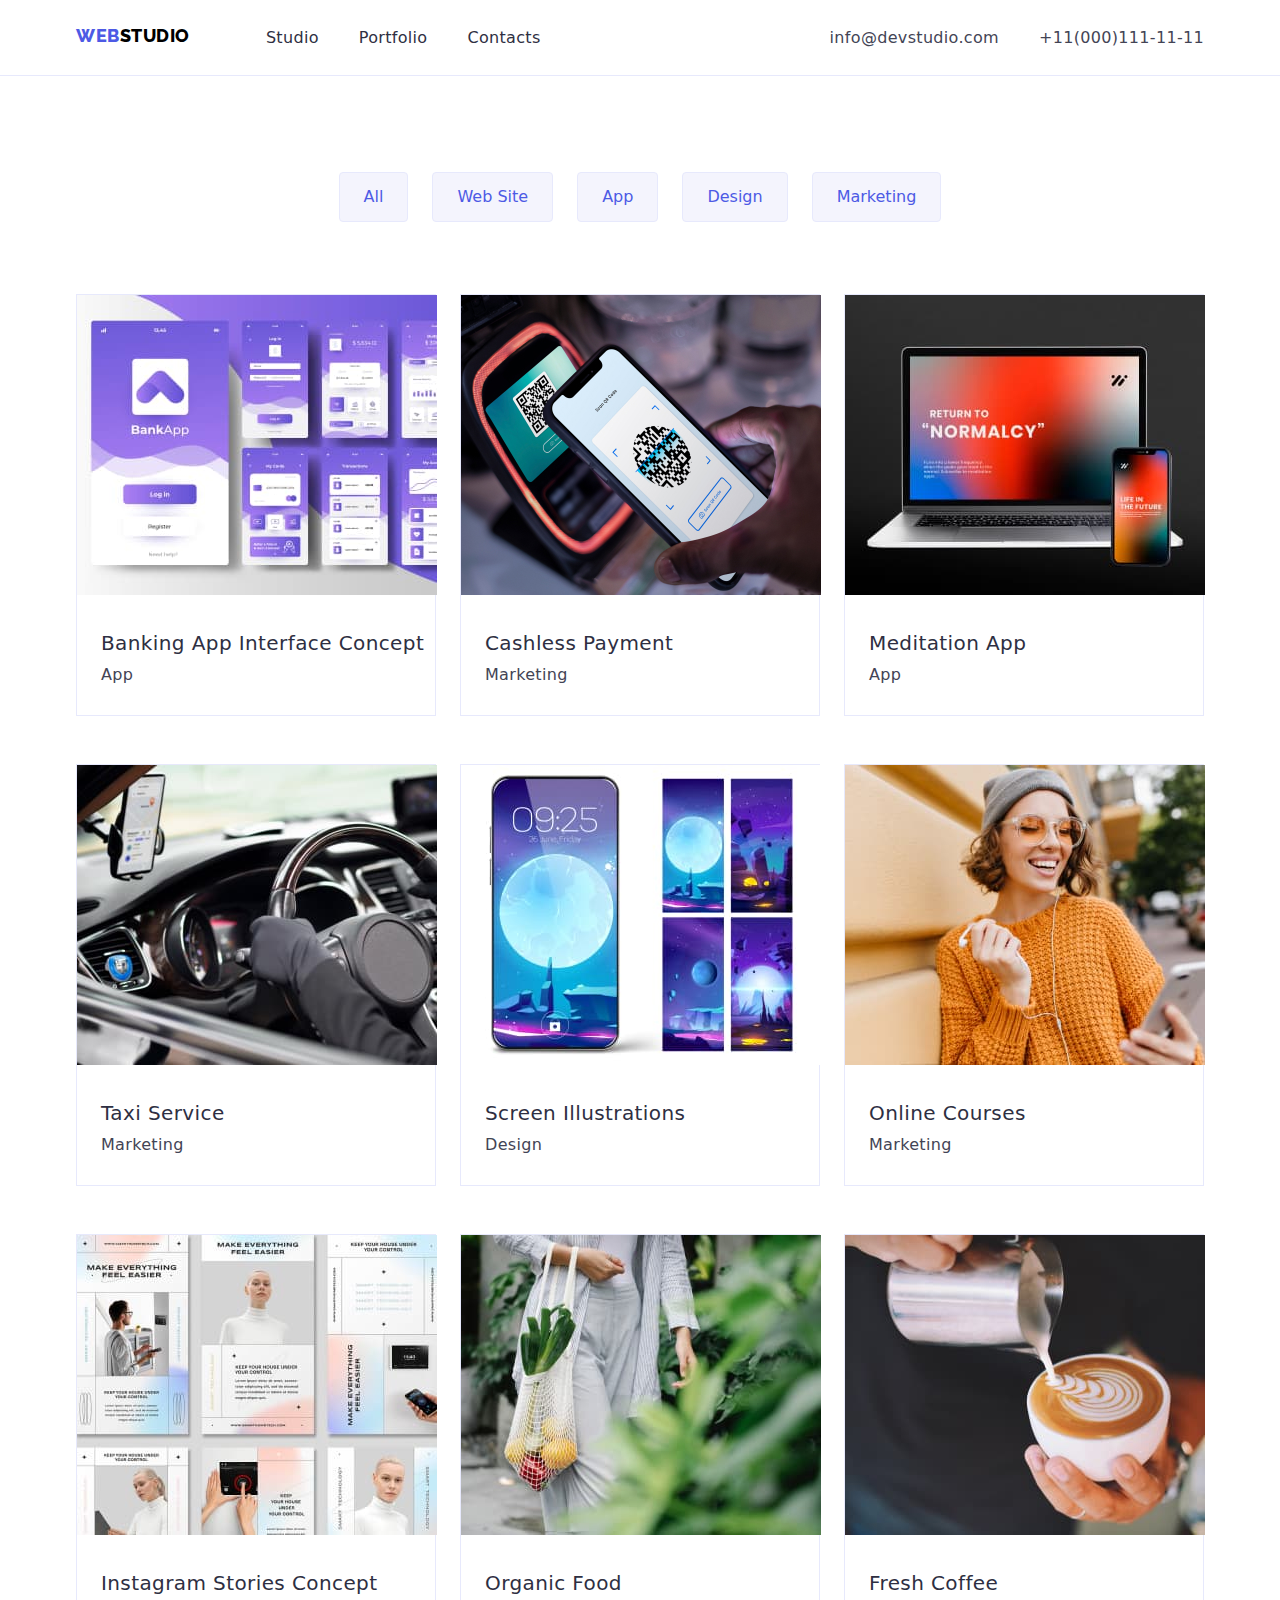
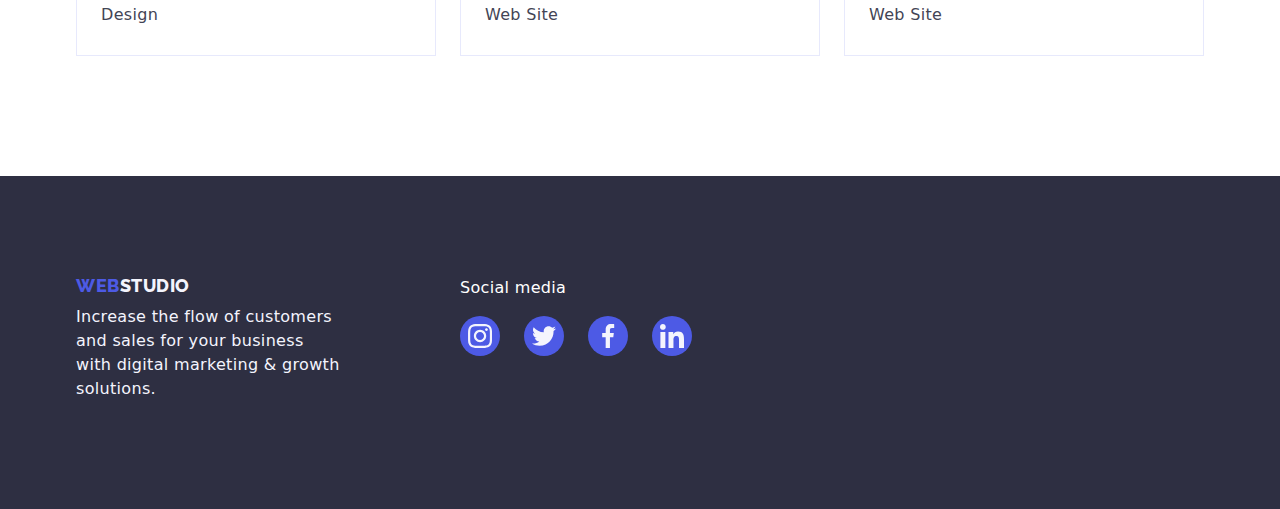
==== portfolio.html @ bf7042fb "Start goit-markup-hw-05" ====
<!DOCTYPE html>
<html lang="en">

<head>
    <meta charset="UTF-8">
    <meta http-equiv="X-UA-Compatible" content="IE=edge">
    <meta name="viewport" content="width=device-width, initial-scale=1.0">
    <title>Portfolio</title>
    <link rel="stylesheet" href="./css/style.css">
    <link rel="stylesheet"
          href="https://cdnjs.cloudflare.com/ajax/libs/modern-normalize/2.0.0/modern-normalize.min.css">
</head>

<body>
    <header>
        <div class="container flex space-between margin-right-auto">
            <nav class="display-flex margin-right-auto">
                <a class="homepage-link" href="#"><span>Web</span>Studio</a>

                <ul class="flex gap-regular">
                    <li><a class="nav-link text-shadow" href="./index.html">Studio</a></li>
                    <li><a class="nav-link text-shadow" href="./portfolio.html">Portfolio</a></li>
                    <li><a class="nav-link text-shadow" href="/#">Contacts</a></li>
                </ul>
            </nav>
            <ul class="flex gap-regular">
                <li><a class="contact-link" href="mailto:info@devstudio.com">info@devstudio.com</a></li>
                <li><a class="contact-link" href="tel:+11(000)111-11-11">+11(000)111-11-11</a></li>
            </ul>
        </div>

    </header>
    <main>
        <section>
            <div class="container">
                <ul class="filter-bar flex column-gap-small justify-content-center p-t-96 p-b-72">
                    <li><button type="button">All</button></li>
                    <li><button type="button">Web Site</button></li>
                    <li><button type="button">App</button></li>
                    <li><button type="button">Design</button></li>
                    <li><button type="button">Marketing</button></li>
                </ul>

                <ul
                    class="portfolio-list flex justify-content-center wrap top-line-img column-gap-small row-gap-medium p-b-120">
                    <li>
                        <figure>
                            <img src="images/img1.jpg" width="360" height="300" alt="img1">
                            <figcaption class="text-align-left px-16">
                                <h3>Banking App Interface Concept</h3>
                                <p class="body-medium">App</p>
                            </figcaption>
                        </figure>
                    </li>

                    <li>
                        <figure>
                            <img src="images/img2.jpg" width="360" height="300" alt="img2">
                            <figcaption class="text-align-left px-16">
                                <h3>Cashless Payment</h3>
                                <p class="body-medium">Marketing</p>
                            </figcaption>
                        </figure>
                    </li>
                    <li>
                        <figure>
                            <img src="images/img3.jpg" width="360" height="300" alt="img3">
                            <figcaption class="text-align-left px-16">
                                <h3>Meditation App</h3>
                                <p class="body-medium">App</p>
                            </figcaption>
                        </figure>
                    </li>
                    <li>
                        <figure>
                            <img src="images/img4.jpg" width="360" height="300" alt="img4">
                            <figcaption class="text-align-left px-16">
                                <h3>Taxi Service</h3>
                                <p class="body-medium">Marketing</p>
                            </figcaption>
                        </figure>
                    </li>
                    <li>
                        <figure>
                            <img src="images/img5.jpg" width="360" height="300" alt="img5">
                            <figcaption class="text-align-left px-16">
                                <h3>Screen Illustrations</h3>
                                <p class="body-medium">Design</p>
                            </figcaption>
                        </figure>
                    </li>
                    <li>
                        <figure>
                            <img src="images/img6.jpg" width="360" height="300" alt="img6">
                            <figcaption class="text-align-left px-16">
                                <h3>Online Courses</h3>
                                <p class="body-medium">Marketing</p>
                            </figcaption>
                        </figure>

                    </li>
                    <li>
                        <figure>
                            <img src="images/img7.jpg" width="360" height="300" alt="img7">
                            <figcaption class="text-align-left px-16">
                                <h3>Instagram Stories Concept</h3>
                                <p class="body-medium">Design</p>
                            </figcaption>
                        </figure>
                    </li>
                    <li>
                        <figure>
                            <img src="images/img8.jpg" width="360" height="300" alt="img8">
                            <figcaption class="text-align-left px-16">
                                <h3>Organic Food</h3>
                                <p class="body-medium">Web Site</p>
                            </figcaption>
                        </figure>
                    </li>
                    <li>
                        <figure>
                            <img src="images/img9.jpg" width="360" height="300" alt="img9">
                            <figcaption class="text-align-left px-16">
                                <h3>Fresh Coffee</h3>
                                <p class="body-medium">Web Site</p>
                            </figcaption>
                        </figure>
                    </li>
                </ul>
            </div>
        </section>
    </main>

    <footer>
        <div class="container flex gap-medium">
            <div class="inner-container">
                <a class="homepage-link" href="/index.html"><span>web</span>studio</a>
                <p class="font-color-cloud"> Increase the flow of customers and sales for your business with digital
                    marketing & growth
                    solutions.</p>
            </div>
            <div>
                <span class="display-block body-medium margin-bottom-medium font-color-white ">Social media</span>
                <ul class="display-flex justify-content-center column-gap-small">
                    <li>
                        <div class="social-media-svg">
                            <svg class="social-media">
                                <use href="./images/icons.svg#icon-instagram-2"></use>
                            </svg>
                        </div>
                    </li>
                    <li>
                        <div class="social-media-svg">
                            <svg class="social-media">
                                <use href="./images/icons.svg#icon-twitter-1"></use>
                            </svg>
                        </div>
                    </li>
                    <li>

                        <div class="social-media-svg">
                            <svg class="social-media">
                                <use href="./images/icons.svg#icon-Ellipse"></use>
                            </svg>
                        </div>
                    </li>
                    <li class="column-gap-small">
                        <div class="social-media-svg">

                            <svg class="social-media">
                                <use href="./images/icons.svg#icon-in"></use>
                            </svg>
                        </div>
                    </li>
                </ul>
            </div>
        </div>
    </footer>
</body>

</html>
---- css/style.css ----
@import url("https://fonts.googleapis.com/css2?family=Raleway:wght@800&family=Roboto:wght@400;500;700;900&display=swap");

:root {
  --ocean: #404bbf;
  --iris: #4d5ae5;
  --cornflower: #e7e9fc;
  --navyblue: #2e2f42;
  --slate: #434455;
  --cloud: #f4f4fd;
  --green: #31d0aa;
  --lightslate: #8e8f99;
  font-size: 16px;
}

*,
*::after,
*::before {
  box-sizing: border-box;
}

body {
  font-family: "Roboto", Raleway, sans-serif;
  color: black;
}
ul {
  list-style: none;
  margin: 0;
  padding: 0;
}

figure {
  margin: 0;
  background-color: white;
}

figcaption {
  padding: 32px 0 32px 0;
  text-align: center;
}

button {
  all: unset;
  cursor: pointer;
}
h1,
h2,
h3 {
  margin: 0;
  padding: 0;
}

p {
  margin: 0.5em 0;
  color: var(--slate);
  line-height: 1.5;
  letter-spacing: 0.32px;
}

h2 {
  color: var(--navyblue);
  text-align: center;
  font-size: 36px;
  font-weight: 700;
  line-height: 1.11;
  letter-spacing: 0.72px;
  text-transform: capitalize;
  margin-bottom: 2em;
}

h3 {
  color: var(--navyblue, #2e2f42);
  font-size: 20px;
  font-weight: 500;
  line-height: 1.2;
  letter-spacing: 0.4px;
}

.body-medium {
  /* color: var(--slate); */
  font-size: 16px;
  line-height: 1.5;
  letter-spacing: 0.32px;
}

.font-color-slate {
  color: var(--slate);
}

.fill-lightslate {
  fill: var(--lightslate);
}

a {
  all: unset;
  cursor: pointer;
}

.homepage-link {
  text-transform: uppercase;
  font-size: 18px;
  font-weight: 800;
  line-height: 1.16;
  letter-spacing: 0.54px;
  text-transform: uppercase;
  font-family: "Raleway";
  margin-right: 76px;
}

.homepage-link > span {
  color: var(--iris);
}

.nav-link {
  color: var(--navyblue);
  font-size: 16px;
  font-weight: 500;
  line-height: 1.5;
  letter-spacing: 0.32px;
}

.nav-link:hover,
.contact-link:hover,
.nav-link:focus,
.contact-link:focus {
  color: var(--ocean);
}

header {
  border-bottom: 1px solid var(--cornflower);
}

.contact-link {
  color: var(--slate);
  font-size: 16px;
  line-height: 1.5;
  letter-spacing: 0.32px;
}

.hero-section,
footer {
  background-color: var(--navyblue);
}

footer {
  padding: 100px 0;
  color: var(--cloud);
}

footer .inner-container {
  width: 264px;
}
.hero-section {
  /* background-image:; */
  background-color: var(--color-heading-primary);
  background-image: linear-gradient(rgba(46, 47, 66, 0.7), rgba(46, 47, 66, 0.7)), url(../images/people-office\ 1.jpg);
  background-repeat: no-repeat;
  background-position: center;
  text-align: center;
  padding: 188px 0;
  background-size: cover;
}
/* .hero-section > .container > h1 {
  margin: auto;
} */

.hero-section h1 {
  font-size: 56px;
  font-weight: 700;
  line-height: 1.07;
  letter-spacing: 1.12px;
  color: white;
  margin: 0 auto 48px;
  max-width: 496px;
}

.hero-section button {
  border-radius: 4px;
  background: var(--iris);
  box-shadow: 0px 4px 4px 0px rgba(0, 0, 0, 0.15);
  padding: 16px 32px;
  color: white;
}

.hero-section button:hover,
.hero-section button:focus {
  background-color: var(--ocean);
}

.boasting li {
  width: 264px;
}
.icon-section1 {
  border-radius: 4px;
  background: var(--color-contrast-bright);
  padding: 24px 100px;
  margin-bottom: 8px;
}
.filter-bar button {
  border-radius: 4px;
  border: 1px solid var(--cornflower, #e7e9fc);
  background: var(--cloud, #f4f4fd);

  display: flex;
  padding: 12px 24px;
  align-items: flex-start;
  color: var(--iris);
  transition: 0.3s all;
  font-weight: 500;
  font-size: 16px;
  line-height: 1.5;
}

.filter-bar button:hover,
.filter-bar button:focus {
  background-color: var(--ocean);
  color: white;
}

.portfolio-list li {
  border: 1px solid var(--cornflower);
  transition: 0.2s all ease-in-out;
  max-width: 360px;
}

.portfolio-list li:hover,
.portfolio-list li:focus {
  box-shadow: 0px 2px 1px 0px rgba(46, 47, 66, 0.08), 0px 1px 1px 0px rgba(46, 47, 66, 0.16), 0px 1px 6px 0px rgba(46, 47, 66, 0.08);
}

.justify-content-center {
  justify-content: center;
}

.cloud-background {
  background-color: var(--cloud);
}

.our-team .person-hover:hover {
  background-color: var(--ocean);
}

.text-shadow {
  transition: text-shadow 0.3s;
}

.text-shadow:hover,
.text-shadow:focus {
  text-shadow: 0px 4px 4px rgba(0, 0, 0, 0.25);
}

.font-color-cloud {
  color: var(--cloud);
}

.container {
  max-width: 1158px;
  margin: auto;
  padding: 0 15px;
}

.flex {
  display: flex;
  flex-wrap: wrap;
}
.space-between {
  justify-content: space-between;
}
.gap {
  gap: 24px;
}
.gap-regular {
  column-gap: 40px;
}
.gap-medium {
  gap: 120px;
}
.column-gap-small {
  column-gap: 24px;
}
.row-gap-small {
  row-gap: 24px;
}
.values-list-element {
  width: calc((100% - 72px) / 4);
}
.row-gap-medium {
  row-gap: 48px;
}

.wrap {
  flex-wrap: wrap;
}

.text-align-left {
  text-align: left;
}

.transition-quick-all {
  transition: all 0.2s ease-in-out;
}

/* header */
header > .container > * {
  margin: 25.5px 0;
}

header .flex {
  align-items: center;
}

.p-t-120 {
  padding-top: 120px;
}
.p-b-120 {
  padding-bottom: 120px;
}

.p-t-96 {
  padding-top: 96px;
}
.p-b-72 {
  padding-bottom: 72px;
}

.px-16 {
  padding-left: 24px;
  padding-right: 24 px;
}
.px-16-2 {
  padding-left: 24px;
}
.margin-right-auto {
  margin-right: auto;
}

svg {
  transition: 0.2s fill;
}
.top-line-img figure {
  width: 360px;
  height: 420px;
  padding-bottom: 0px;
  flex-direction: column;
  gap: 32px;
  flex-shrink: 0;
  align-items: flex-start;
  /* border: 1px solid var(--cornflower); */
  background: var(--white);
}

.display-flex {
  display: flex;
}

.background-icons {
  width: 264px;
  height: 112px;
  background: var(--cloud);
}
.icons-size {
  width: 68px;
  height: 68px;
}

.customers-background {
  background-color: white;
  height: 440px;
}
.customers-background svg {
  border-radius: 4px;
  border: 1px solid var(--lightslate);
  padding: 16px 32px 16px 32px;
  box-sizing: content-box;
  line-height: 0.5;
}
.customers-background svg:hover,
.customers-background svg:focus {
  border: 1px solid var(--ocean);
}

.logo-customers {
  width: 104px;
  height: 56px;
  cursor: pointer;
}

.logo-customers:hover,
.logo-customers:focus {
  fill: var(--ocean);
}

.social-media {
  width: 24px;
  height: 24px;
}

.social-media-svg {
  width: 40px;
  height: 40px;
  background-color: var(--iris);
  border-radius: 50%;
  display: flex;
  justify-content: center;
  align-items: center;
  transition: 0.3s all ease-in-out;
  cursor: pointer;
}

footer .social-media-svg:hover,
footer .social-media-svg:focus {
  background-color: var(--green);
}

.social-media-person {
  width: 16x;
  height: 16px;
}

.box-shadow {
  box-shadow: 0px 2px 1px 0px rgba(46, 47, 66, 0.08), 0px 1px 1px 0px rgba(46, 47, 66, 0.16), 0px 1px 6px 0px rgba(46, 47, 66, 0.08);
}

.font-color-white {
  color: white;
}

.display-block {
  display: block;
}

.margin-bottom-medium {
  margin-bottom: 1em;
}
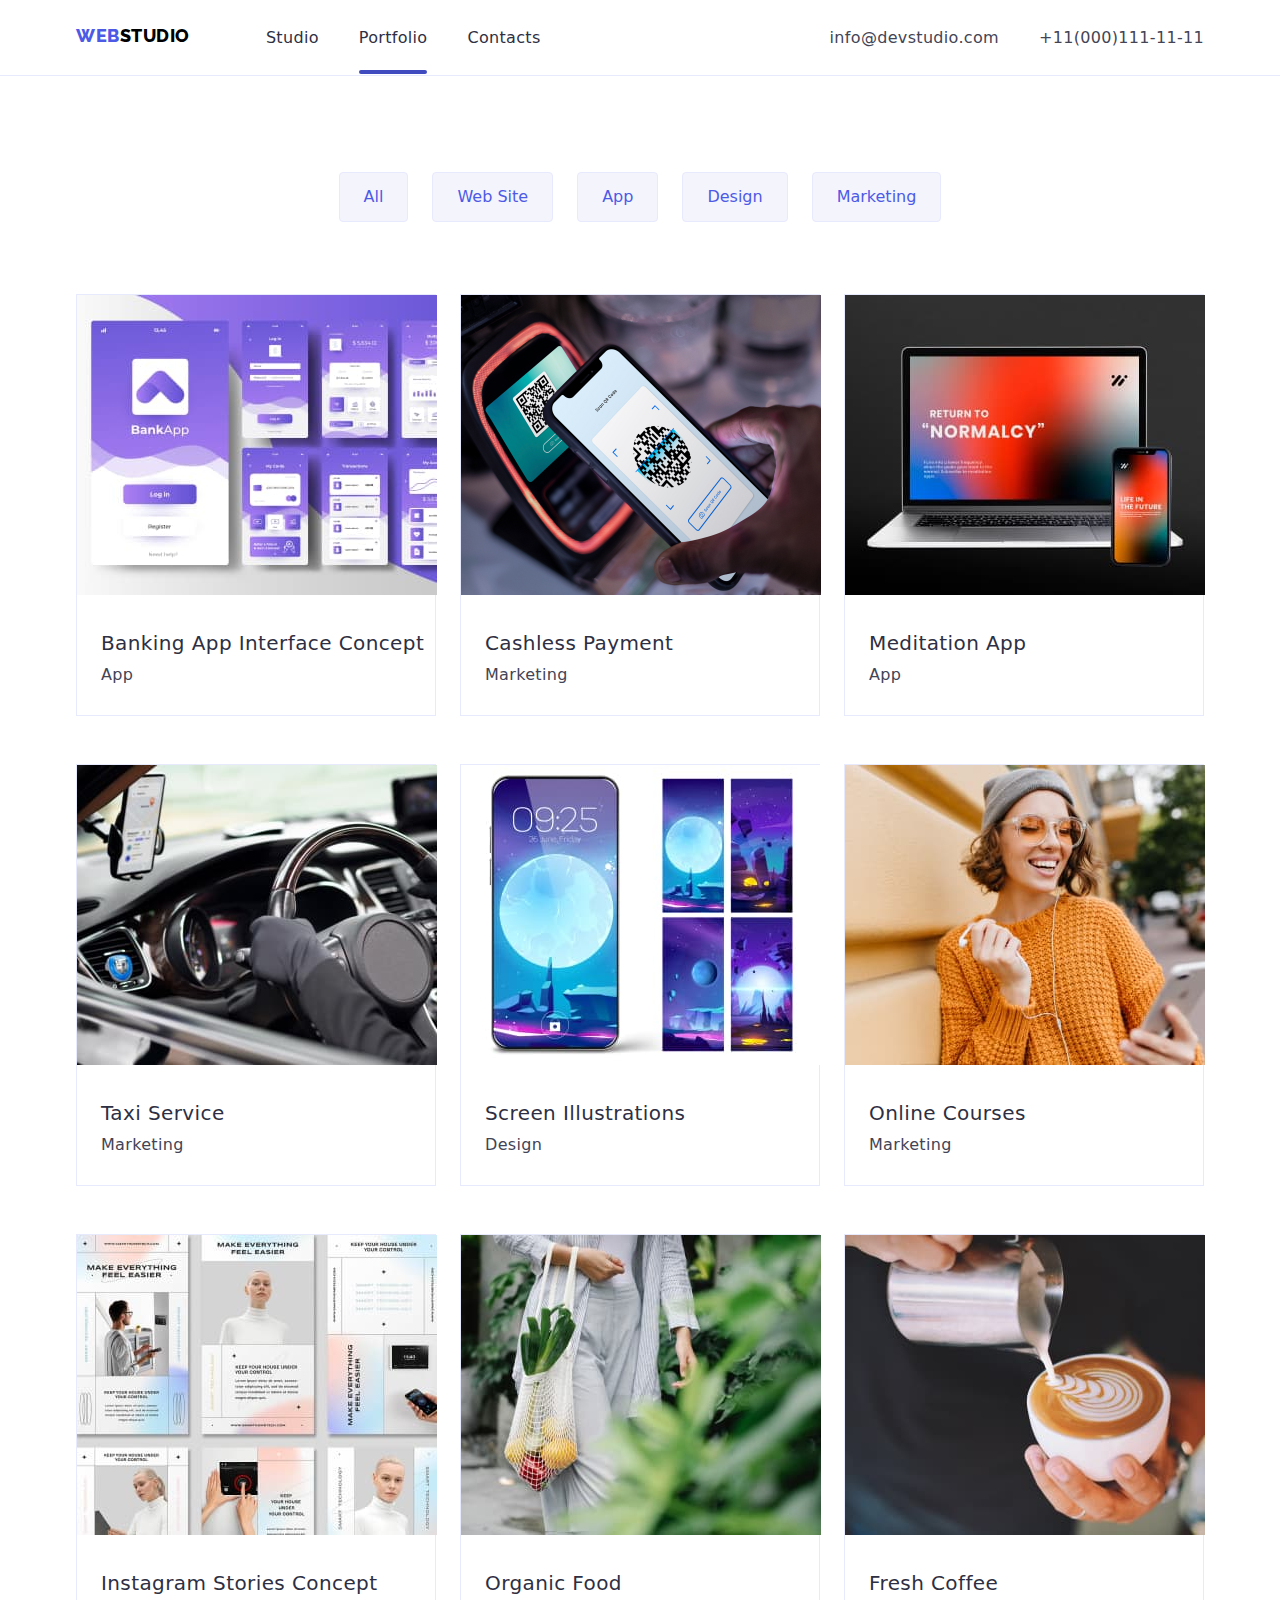
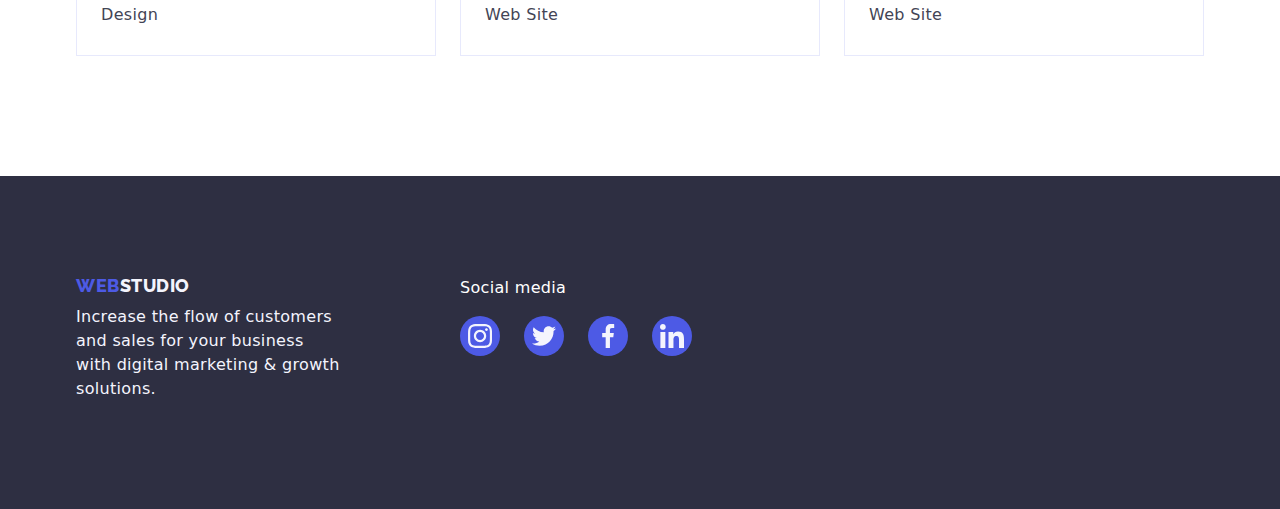
==== commit 6c5d873e: "modal" ====
--- a/portfolio.html
+++ b/portfolio.html
@@ -19,7 +19,7 @@
 
                 <ul class="flex gap-regular">
                     <li><a class="nav-link text-shadow" href="./index.html">Studio</a></li>
-                    <li><a class="nav-link text-shadow" href="./portfolio.html">Portfolio</a></li>
+                    <li><a class="nav-link text-shadow nav-link-item" href="./portfolio.html">Portfolio</a></li>
                     <li><a class="nav-link text-shadow" href="/#">Contacts</a></li>
                 </ul>
             </nav>
@@ -34,11 +34,11 @@
         <section>
             <div class="container">
                 <ul class="filter-bar flex column-gap-small justify-content-center p-t-96 p-b-72">
-                    <li><button type="button">All</button></li>
-                    <li><button type="button">Web Site</button></li>
-                    <li><button type="button">App</button></li>
-                    <li><button type="button">Design</button></li>
-                    <li><button type="button">Marketing</button></li>
+                    <li><button type="button" class="button-primary">All</button></li>
+                    <li><button type="button" class="button-primary">Web Site</button></li>
+                    <li><button type="button" class="button-primary">App</button></li>
+                    <li><button type="button" class="button-primary">Design</button></li>
+                    <li><button type="button" class="button-primary">Marketing</button></li>
                 </ul>
 
                 <ul
--- a/css/style.css
+++ b/css/style.css
@@ -1,6 +1,7 @@
 @import url("https://fonts.googleapis.com/css2?family=Raleway:wght@800&family=Roboto:wght@400;500;700;900&display=swap");
 
 :root {
+  --dairy: #fcfcfc;
   --ocean: #404bbf;
   --iris: #4d5ae5;
   --cornflower: #e7e9fc;
@@ -10,6 +11,8 @@
   --green: #31d0aa;
   --lightslate: #8e8f99;
   font-size: 16px;
+  --time-effects: 250ms;
+  --timing-function: cubic-bezier(0.4, 0, 0.2, 1);
 }
 
 *,
@@ -38,10 +41,6 @@
   text-align: center;
 }
 
-button {
-  all: unset;
-  cursor: pointer;
-}
 h1,
 h2,
 h3 {
@@ -118,13 +117,26 @@
   letter-spacing: 0.32px;
 }
 
+.nav-link-item {
+  position: relative;
+  display: flex;
+}
+.nav-link-item::after {
+  content: "";
+  position: absolute;
+  width: 100%;
+  height: 4px;
+  top: 44px;
+  border-radius: 2px;
+  background: var(--ocean);
+}
+
 .nav-link:hover,
 .contact-link:hover,
 .nav-link:focus,
 .contact-link:focus {
   color: var(--ocean);
 }
-
 header {
   border-bottom: 1px solid var(--cornflower);
 }
@@ -172,8 +184,10 @@
   margin: 0 auto 48px;
   max-width: 496px;
 }
-
-.hero-section button {
+.cursor-pinter {
+  cursor: pointer;
+}
+.hero-section .button-primary {
   border-radius: 4px;
   background: var(--iris);
   box-shadow: 0px 4px 4px 0px rgba(0, 0, 0, 0.15);
@@ -181,8 +195,8 @@
   color: white;
 }
 
-.hero-section button:hover,
-.hero-section button:focus {
+.hero-section .button-primary:hover,
+.hero-section .button-primary:focus {
   background-color: var(--ocean);
 }
 
@@ -195,7 +209,7 @@
   padding: 24px 100px;
   margin-bottom: 8px;
 }
-.filter-bar button {
+.filter-bar .button-primary {
   border-radius: 4px;
   border: 1px solid var(--cornflower, #e7e9fc);
   background: var(--cloud, #f4f4fd);
@@ -210,8 +224,8 @@
   line-height: 1.5;
 }
 
-.filter-bar button:hover,
-.filter-bar button:focus {
+.filter-bar .button-primary:hover,
+.filter-bar .button:focus {
   background-color: var(--ocean);
   color: white;
 }
@@ -296,7 +310,7 @@
 }
 
 .transition-quick-all {
-  transition: all 0.2s ease-in-out;
+  transition: all 250ms ease-in-out;
 }
 
 /* header */
@@ -402,7 +416,7 @@
   display: flex;
   justify-content: center;
   align-items: center;
-  transition: 0.3s all ease-in-out;
+  transition: 250ms all ease-in-out;
   cursor: pointer;
 }
 
@@ -431,3 +445,56 @@
 .margin-bottom-medium {
   margin-bottom: 1em;
 }
+
+.backdrop {
+  position: fixed;
+  top: 0;
+  left: 0;
+  width: 100%;
+  height: 100vh;
+  background: rgba(0, 0, 0, 0.5);
+  transition: opacity 500ms;
+}
+
+.modal {
+  width: 408px;
+  height: 584px;
+  position: absolute;
+  top: 50%;
+  left: 50%;
+  transform: translate(-50%, -50%);
+  border-radius: 4px;
+  background: #fcfcfc;
+  box-shadow: 0px 2px 1px 0px rgba(0, 0, 0, 0.2), 0px 1px 3px 0px rgba(0, 0, 0, 0.12), 0px 1px 1px 0px rgba(0, 0, 0, 0.14);
+}
+
+.close-button {
+  display: flex;
+  position: absolute;
+  right: 10px;
+  top: 10px;
+  background-color: var(--cornflower);
+  text-align: center;
+  width: 24px;
+  height: 24px;
+  border-radius: 50%;
+  cursor: pointer;
+  border: 1px solid rgba(0, 0, 0, 0.1);
+  padding: 8px;
+}
+.close-button:hover,
+.close-button:active {
+  background-color: var(--ocean);
+  fill: #fff;
+}
+
+.is-hidden {
+  pointer-events: none;
+  visibility: hidden;
+  opacity: 0;
+}
+
+.button-pointer {
+  all: unset;
+  cursor: pointer;
+}
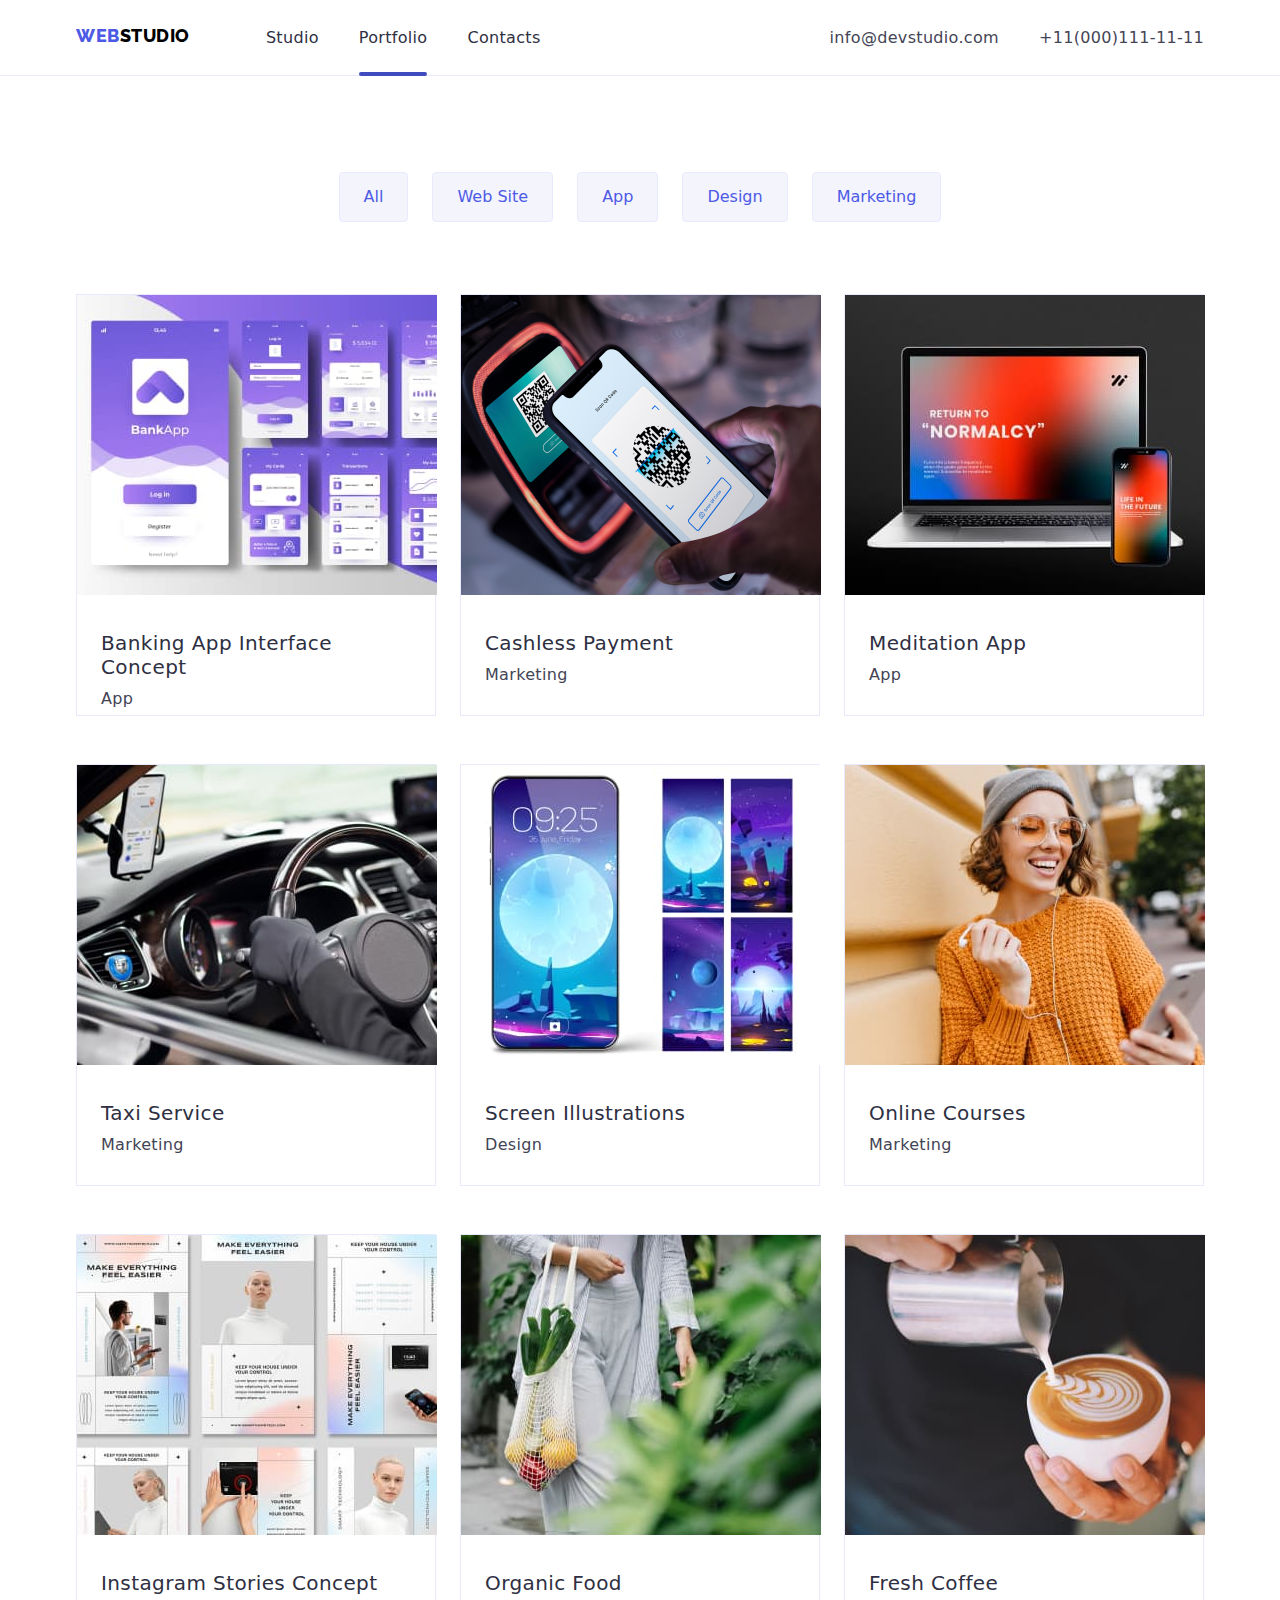
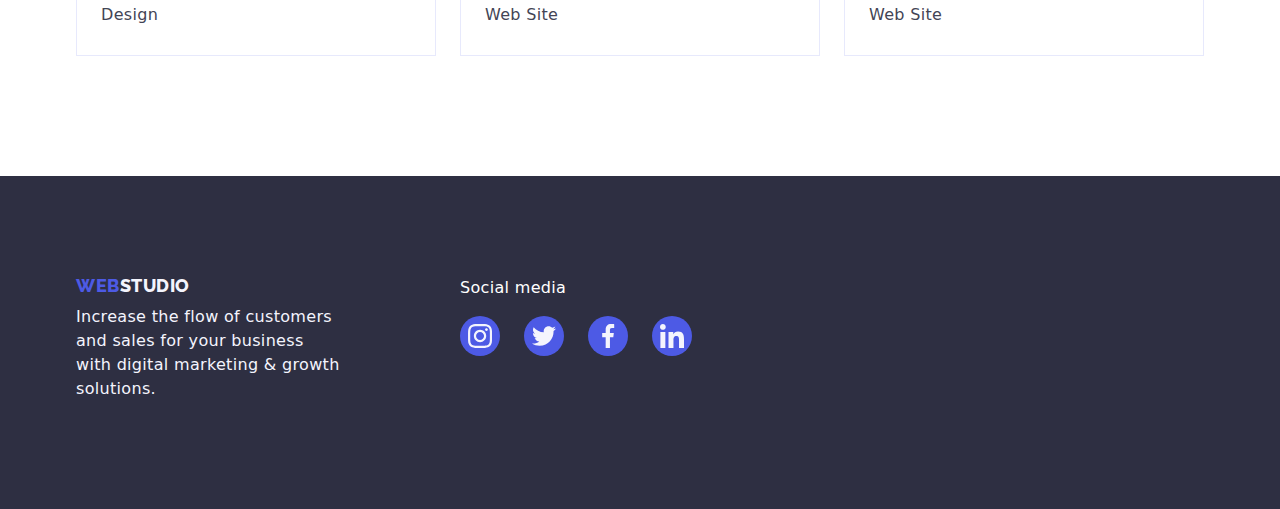
==== commit 2fd6f1d1: "portfolio finished" ====
--- a/portfolio.html
+++ b/portfolio.html
@@ -15,7 +15,7 @@
     <header>
         <div class="container flex space-between margin-right-auto">
             <nav class="display-flex margin-right-auto">
-                <a class="homepage-link" href="#"><span>Web</span>Studio</a>
+                <a class="homepage-link" href="./index.html"><span>Web</span>Studio</a>
 
                 <ul class="flex gap-regular">
                     <li><a class="nav-link text-shadow" href="./index.html">Studio</a></li>
@@ -44,85 +44,149 @@
                 <ul
                     class="portfolio-list flex justify-content-center wrap top-line-img column-gap-small row-gap-medium p-b-120">
                     <li>
-                        <figure>
-                            <img src="images/img1.jpg" width="360" height="300" alt="img1">
+                        <figure class="position-portfolio cursor-pointer">
+                            <div class="relative overflow-hidden">
+                                <img src="images/img1.jpg" width="360" height="300" alt="img1">
+                                <div class="absolute overlay-portfolio px-32 pt-40">
+                                    <p>14 Stylish and User-Friendly App Design Concepts · Task Manager App ·
+                                        Calorie
+                                        Tracker App · Exotic Fruit Ecommerce App · Cloud Storage App</p>
+                                </div>
+                            </div>
                             <figcaption class="text-align-left px-16">
                                 <h3>Banking App Interface Concept</h3>
-                                <p class="body-medium">App</p>
-                            </figcaption>
-                        </figure>
-                    </li>
-
-                    <li>
-                        <figure>
-                            <img src="images/img2.jpg" width="360" height="300" alt="img2">
+                                <p class="body-medium p-color">App</p>
+                            </figcaption>
+
+                        </figure>
+                    </li>
+
+                    <li>
+                        <figure class="position-portfolio cursor-pointer cursor-pointer">
+                            <div class="relative overflow-hidden">
+                                <img src="images/img2.jpg" width="360" height="300" alt="img2">
+                                <div class="absolute overlay-portfolio px-32 pt-40">
+                                    <p>14 Stylish and User-Friendly App Design Concepts · Task Manager App ·
+                                        Calorie
+                                        Tracker App · Exotic Fruit Ecommerce App · Cloud Storage App</p>
+                                </div>
+                            </div>
                             <figcaption class="text-align-left px-16">
                                 <h3>Cashless Payment</h3>
-                                <p class="body-medium">Marketing</p>
-                            </figcaption>
-                        </figure>
-                    </li>
-                    <li>
-                        <figure>
-                            <img src="images/img3.jpg" width="360" height="300" alt="img3">
+                                <p class="body-medium p-color">Marketing</p>
+                            </figcaption>
+                        </figure>
+                    </li>
+                    <li>
+                        <figure class="position-portfolio cursor-pointer cursor-pointer">
+                            <div class="relative overflow-hidden">
+                                <img src="images/img3.jpg" width="360" height="300" alt="img3">
+                                <div class="absolute overlay-portfolio px-32 pt-40">
+                                    <p>14 Stylish and User-Friendly App Design Concepts · Task Manager App ·
+                                        Calorie
+                                        Tracker App · Exotic Fruit Ecommerce App · Cloud Storage App</p>
+                                </div>
+                            </div>
                             <figcaption class="text-align-left px-16">
                                 <h3>Meditation App</h3>
-                                <p class="body-medium">App</p>
-                            </figcaption>
-                        </figure>
-                    </li>
-                    <li>
-                        <figure>
-                            <img src="images/img4.jpg" width="360" height="300" alt="img4">
+                                <p class="body-medium p-color">App</p>
+                            </figcaption>
+                        </figure>
+                    </li>
+                    <li>
+                        <figure class="position-portfolio cursor-pointer cursor-pointer">
+                            <div class="relative overflow-hidden">
+                                <img src="images/img4.jpg" width="360" height="300" alt="img4">
+                                <div class="absolute overlay-portfolio px-32 pt-40">
+                                    <p>14 Stylish and User-Friendly App Design Concepts · Task Manager App ·
+                                        Calorie
+                                        Tracker App · Exotic Fruit Ecommerce App · Cloud Storage App</p>
+                                </div>
+                            </div>
                             <figcaption class="text-align-left px-16">
                                 <h3>Taxi Service</h3>
-                                <p class="body-medium">Marketing</p>
-                            </figcaption>
-                        </figure>
-                    </li>
-                    <li>
-                        <figure>
-                            <img src="images/img5.jpg" width="360" height="300" alt="img5">
+                                <p class="body-medium p-color">Marketing</p>
+                            </figcaption>
+                        </figure>
+                    </li>
+                    <li>
+                        <figure class="position-portfolio cursor-pointer cursor-pointer">
+                            <div class="relative overflow-hidden">
+                                <img src="images/img5.jpg" width="360" height="300" alt="img5">
+                                <div class="absolute overlay-portfolio px-32 pt-40">
+                                    <p>14 Stylish and User-Friendly App Design Concepts · Task Manager App ·
+                                        Calorie
+                                        Tracker App · Exotic Fruit Ecommerce App · Cloud Storage App</p>
+                                </div>
+                            </div>
                             <figcaption class="text-align-left px-16">
                                 <h3>Screen Illustrations</h3>
-                                <p class="body-medium">Design</p>
-                            </figcaption>
-                        </figure>
-                    </li>
-                    <li>
-                        <figure>
-                            <img src="images/img6.jpg" width="360" height="300" alt="img6">
+                                <p class="body-medium p-color">Design</p>
+                            </figcaption>
+                        </figure>
+                    </li>
+                    <li>
+                        <figure class="position-portfolio cursor-pointer cursor-pointer">
+                            <div class="relative overflow-hidden">
+                                <img src="images/img6.jpg" width="360" height="300" alt="img6">
+                                <div class="absolute overlay-portfolio px-32 pt-40">
+                                    <p>14 Stylish and User-Friendly App Design Concepts · Task Manager App ·
+                                        Calorie
+                                        Tracker App · Exotic Fruit Ecommerce App · Cloud Storage App</p>
+                                </div>
+                            </div>
                             <figcaption class="text-align-left px-16">
                                 <h3>Online Courses</h3>
-                                <p class="body-medium">Marketing</p>
-                            </figcaption>
-                        </figure>
-
-                    </li>
-                    <li>
-                        <figure>
-                            <img src="images/img7.jpg" width="360" height="300" alt="img7">
+                                <p class="body-medium p-color">Marketing</p>
+                            </figcaption>
+                        </figure>
+
+                    </li>
+                    <li>
+                        <figure class="position-portfolio cursor-pointer cursor-pointer">
+                            <div class="relative overflow-hidden">
+                                <img src="images/img7.jpg" width="360" height="300" alt="img7">
+                                <div class="absolute overlay-portfolio px-32 pt-40">
+                                    <p>14 Stylish and User-Friendly App Design Concepts · Task Manager App ·
+                                        Calorie
+                                        Tracker App · Exotic Fruit Ecommerce App · Cloud Storage App</p>
+                                </div>
+                            </div>
                             <figcaption class="text-align-left px-16">
                                 <h3>Instagram Stories Concept</h3>
-                                <p class="body-medium">Design</p>
-                            </figcaption>
-                        </figure>
-                    </li>
-                    <li>
-                        <figure>
-                            <img src="images/img8.jpg" width="360" height="300" alt="img8">
+                                <p class="body-medium p-color">Design</p>
+                            </figcaption>
+                        </figure>
+                    </li>
+                    <li>
+                        <figure class="position-portfolio cursor-pointer cursor-pointer">
+                            <div class="relative overflow-hidden">
+                                <img src="images/img8.jpg" width="360" height="300" alt="img8">
+                                <div class="absolute overlay-portfolio px-32 pt-40">
+                                    <p>14 Stylish and User-Friendly App Design Concepts · Task Manager App ·
+                                        Calorie
+                                        Tracker App · Exotic Fruit Ecommerce App · Cloud Storage App</p>
+                                </div>
+                            </div>
                             <figcaption class="text-align-left px-16">
                                 <h3>Organic Food</h3>
-                                <p class="body-medium">Web Site</p>
-                            </figcaption>
-                        </figure>
-                    </li>
-                    <li>
-                        <figure>
-                            <img src="images/img9.jpg" width="360" height="300" alt="img9">
+                                <p class="body-medium p-color">Web Site</p>
+                            </figcaption>
+                        </figure>
+                    </li>
+                    <li>
+                        <figure class="position-portfolio cursor-pointer cursor-pointer">
+                            <div class="relative overflow-hidden">
+                                <img src="images/img9.jpg" width="360" height="300" alt="img9">
+                                <div class="absolute overlay-portfolio px-32 pt-40">
+                                    <p>14 Stylish and User-Friendly App Design Concepts · Task Manager App ·
+                                        Calorie
+                                        Tracker App · Exotic Fruit Ecommerce App · Cloud Storage App</p>
+                                </div>
+                            </div>
                             <figcaption class="text-align-left px-16">
                                 <h3>Fresh Coffee</h3>
-                                <p class="body-medium">Web Site</p>
+                                <p class="body-medium p-color">Web Site</p>
                             </figcaption>
                         </figure>
                     </li>
@@ -135,7 +199,8 @@
         <div class="container flex gap-medium">
             <div class="inner-container">
                 <a class="homepage-link" href="/index.html"><span>web</span>studio</a>
-                <p class="font-color-cloud"> Increase the flow of customers and sales for your business with digital
+                <p class="font-color-cloud p-color"> Increase the flow of customers and sales for your business with
+                    digital
                     marketing & growth
                     solutions.</p>
             </div>
--- a/css/style.css
+++ b/css/style.css
@@ -48,7 +48,7 @@
   padding: 0;
 }
 
-p {
+.p-color {
   margin: 0.5em 0;
   color: var(--slate);
   line-height: 1.5;
@@ -119,7 +119,6 @@
 
 .nav-link-item {
   position: relative;
-  display: flex;
 }
 .nav-link-item::after {
   content: "";
@@ -129,6 +128,7 @@
   top: 44px;
   border-radius: 2px;
   background: var(--ocean);
+  left: 0;
 }
 
 .nav-link:hover,
@@ -162,7 +162,6 @@
   width: 264px;
 }
 .hero-section {
-  /* background-image:; */
   background-color: var(--color-heading-primary);
   background-image: linear-gradient(rgba(46, 47, 66, 0.7), rgba(46, 47, 66, 0.7)), url(../images/people-office\ 1.jpg);
   background-repeat: no-repeat;
@@ -171,9 +170,6 @@
   padding: 188px 0;
   background-size: cover;
 }
-/* .hero-section > .container > h1 {
-  margin: auto;
-} */
 
 .hero-section h1 {
   font-size: 56px;
@@ -338,11 +334,21 @@
 
 .px-16 {
   padding-left: 24px;
-  padding-right: 24 px;
+  padding-right: 24px;
 }
 .px-16-2 {
   padding-left: 24px;
 }
+
+.px-32 {
+  padding-left: 32px;
+  padding-right: 32px;
+}
+
+.pt-40 {
+  padding-top: 40px;
+}
+
 .margin-right-auto {
   margin-right: auto;
 }
@@ -448,10 +454,7 @@
 
 .backdrop {
   position: fixed;
-  top: 0;
-  left: 0;
-  width: 100%;
-  height: 100vh;
+  inset: 0;
   background: rgba(0, 0, 0, 0.5);
   transition: opacity 500ms;
 }
@@ -498,3 +501,37 @@
   all: unset;
   cursor: pointer;
 }
+
+.overlay-portfolio {
+  z-index: 1;
+  inset: 0;
+  background-color: var(--iris);
+  color: var(--cloud);
+  /* translate: 0 100% 0; */
+  transform: translateY(100%);
+  transition: 250ms transform cubic-bezier(0.4, 0, 0.2, 1);
+}
+
+.portfolio-list li:hover .overlay-portfolio {
+  transform: translateY(0);
+}
+
+.relative {
+  position: relative;
+}
+
+.absolute {
+  position: absolute;
+}
+
+.overflow-hidden {
+  overflow: hidden;
+}
+.cursor-pointer {
+  cursor: pointer;
+}
+.position-portfolio {
+  overflow: hidden;
+
+  /* position: relative; */
+}
